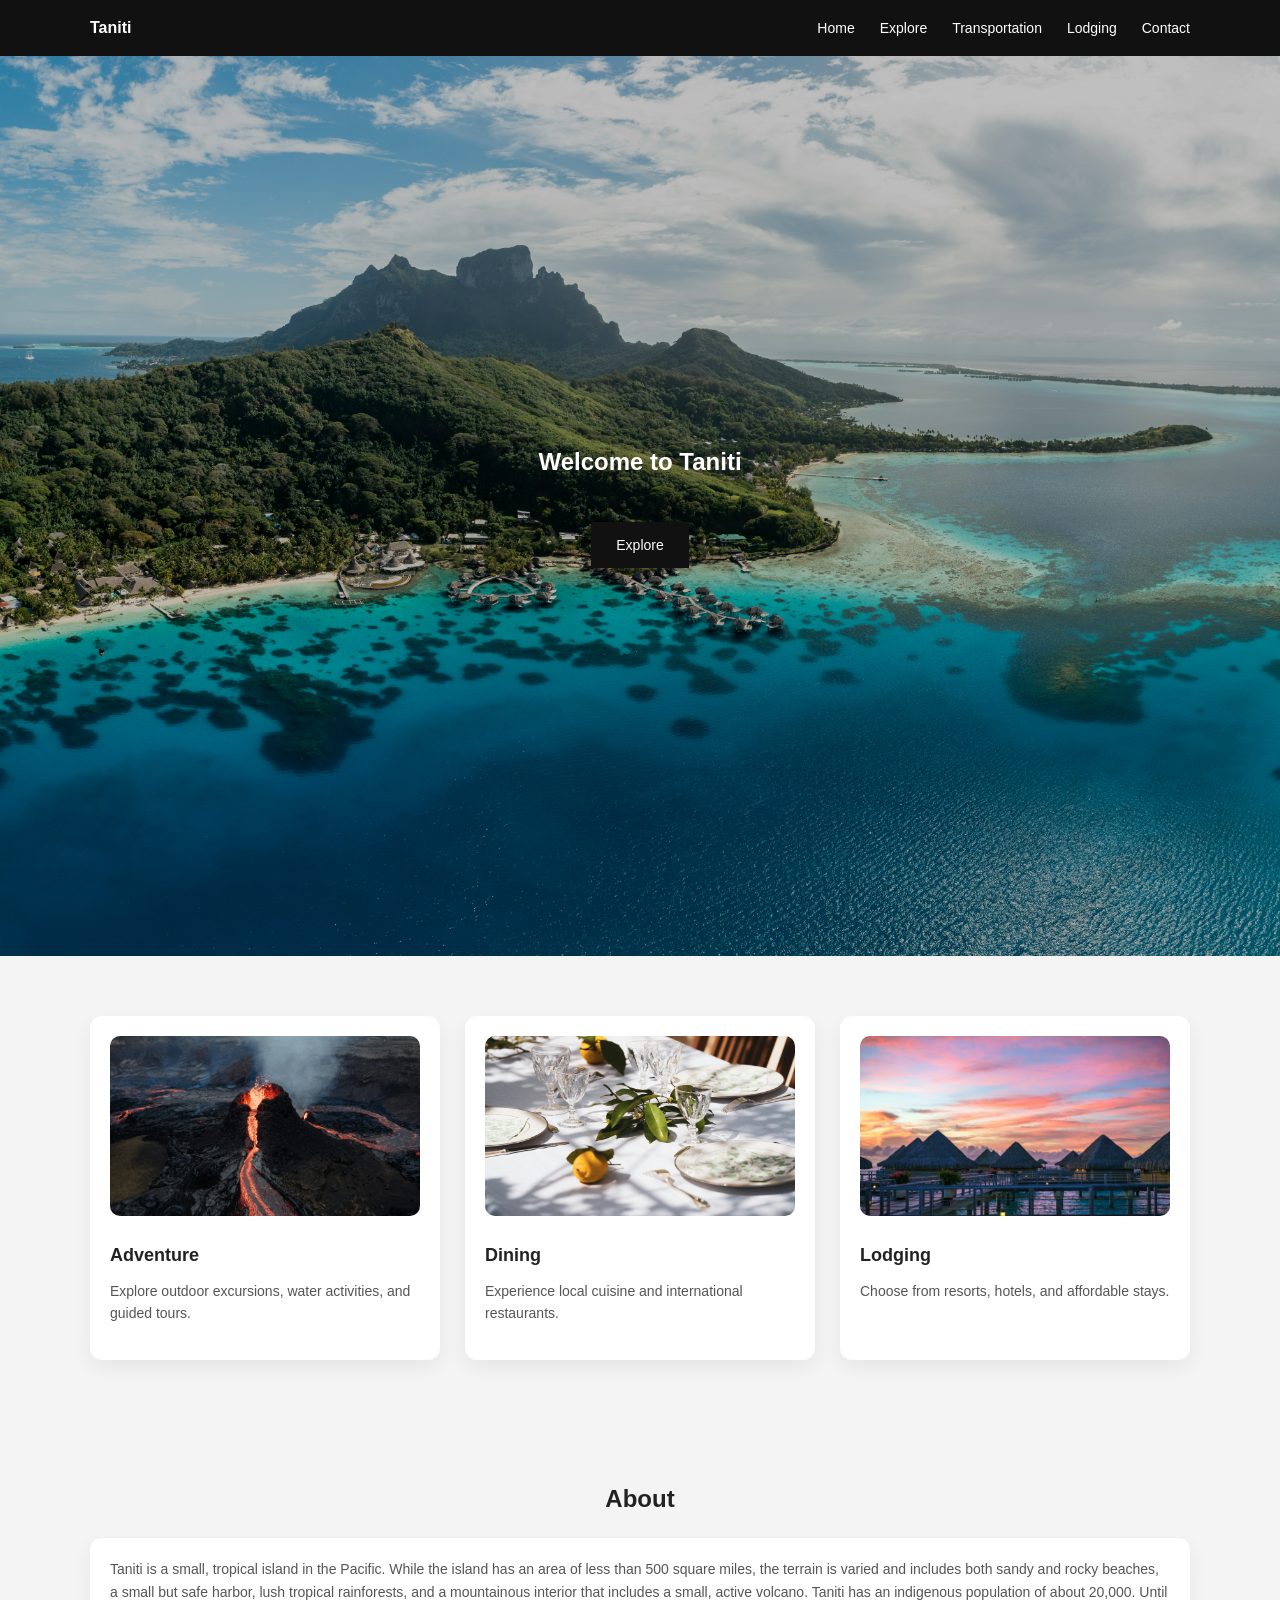
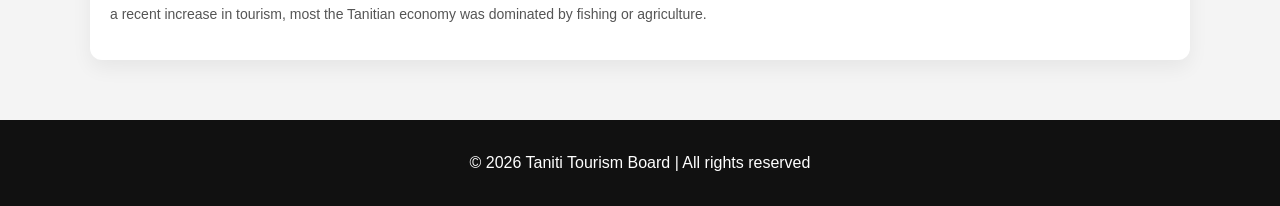
==== index.html @ 9f9f468c "Initial commit: add html and css" ====
<!DOCTYPE html>
<html lang="en">
<head>
<link rel="stylesheet" href="main.css">
<meta charset="UTF-8">
<meta name="viewport" content="width=device-width, initial-scale=1.0">
<title>Taniti Travel</title>
<style>
</style>
</head>
<body>

<!--NAVIGATION-->
<nav>
  <div class="nav-container">
    <div><strong>Taniti</strong></div>
    <ul>
      <li><a href="index.html">Home</a></li>
      <li><a href="explore.html">Explore</a></li>
      <li><a href="transportation.html">Transportation</a></li>
      <li><a href="lodging.html">Lodging</a></li>
      <li><a href="contact.html">Contact</a></li>
    </ul>
  </div>
</nav>
<!--LANDING PAGE-->
<section id="landing">
  <div class="hero">
    <h1>Welcome to Taniti</h1>
    <a href="explore.html" class="btn">Explore</a>
  </div>
  <div class="container grid-3">    
      <div class="card">        
        <a href="explore.html#sightseeing"><img src="images/asa-steinarsdottir-volcano-arial-unsplash.jpg" alt="Aerial view of Taniti's volcano" >  </a>
        <h3>Adventure</h3>
        <p>Explore outdoor excursions, water activities, and guided tours.</p>
      </div>  
    
      <div class="card">
        <a href="explore.html#dining"><img src="images/guillaume-de-germain-dining-unsplash.jpg" alt="A view of a restaurant with a table setting."> </a>
        <h3>Dining</h3>
        <p>Experience local cuisine and international restaurants.</p>
      </div>   
    
      <div class="card">
        <a href="lodging.html"><img src="images/hugues-de-buyer-lodging-unsplash.jpg" alt="A view of huts on top of the ocean."></a>
        <h3>Lodging</h3>
        <p>Choose from resorts, hotels, and affordable stays.</p>
      </div>    
  </div>
  <div class="container">
    <h2>About</h2>
    <div class="card">
      <p>Taniti is a small, tropical island in the Pacific. While the island has an area of less than 500 square miles, the terrain is varied and includes both sandy and rocky beaches, a small but safe harbor, lush tropical rainforests, and a mountainous interior that includes a small, active volcano. Taniti has an indigenous population of about 20,000. Until a recent increase in tourism, most the Tanitian economy was dominated by fishing or agriculture.</p>
    </div>
  </div>
</section>

<footer>
  <p>© 2026 Taniti Tourism Board | All rights reserved</p>
</footer>

</body>
</html>
---- main.css ----
* {
  box-sizing: border-box;
  margin: 0;
  padding: 0;
  font-family: Arial, Helvetica, sans-serif;
}

body {
  background: #f4f4f4;
  color: #222;
  line-height: 1.6;
}

html, body {
  height: 100%;
  margin: 0;
}

body {
  display: flex;
  flex-direction: column;
  min-height: 100vh;
}

.container {
  width: 90%;
  max-width: 1100px;
  margin: auto;
  padding: 60px 0;
}

h1, h2, h3 {
  margin-bottom: 20px;
}

h2{
  text-align: center;
}

section {
  padding: 0px 0;  
}

/* =========================
   NAVIGATION
========================= */

nav {
  background: #111;
  color: #fff;
  padding: 15px 0;
  position: sticky;
  top: 0;
  z-index: 1000;
}

nav .nav-container {
  width: 90%;
  max-width: 1100px;
  margin: auto;
  display: flex;
  justify-content: space-between;
  align-items: center;
}

nav ul {
  display: flex;
  list-style: none;
  gap: 25px;
}

nav a {
  color: white;
  text-decoration: none;
  font-size: 14px;
}

nav a:hover {
  opacity: 0.7;
}

/* =========================
   BUTTON
========================= */

.btn {
  display: block;
  width: fit-content;
  margin: 20px auto 0 auto;
  align-self: center;
  background: #111;
  color: #fff;
  padding: 12px 25px;
  text-decoration: none;
  font-size: 14px;
  margin-top: 20px;
}

.btn:hover {
  background: #333;
}

/* =========================
   HERO
========================= */

.hero {
  position: relative;
  min-height: 100vh;
  display: flex;
  flex-direction: column;
  justify-content: center;
  align-items: center;

  text-align: center;
  color: white;

  background-image: url("images/fabien-bellanger-island-unsplash.jpg");
  background-size: cover;
  background-position: center;
  background-repeat: no-repeat;
}

.hero::before {
  content: "";
  position: absolute;
  inset: 0;
  background: rgba(0, 0, 0, 0.25);
}

.hero h1,
.hero .btn {
  position: relative;
  z-index: 1;
}

@media (max-width: 768px) {
  .hero h1 {
    font-size: 28px;
  }
}


/* =========================
   GRID LAYOUTS
========================= */

.grid-2 {
  display: grid;
  grid-template-columns: repeat(2, 1fr);
  gap: 25px;
}

.grid-3 {
  display: grid;
  grid-template-columns: repeat(3, 1fr);
  gap: 25px;
}

@media (max-width: 900px) {
  .grid-3 {
    grid-template-columns: repeat(2, 1fr); /* 2 on tablet */
  }
}

@media (max-width: 600px) {
  .grid-3 {
    grid-template-columns: 1fr; /* 1 on mobile */
  }
}

.grid-4 {
  display: grid;
  grid-template-columns: repeat(2, 1fr);
  gap: 25px;
}

/* =========================
   CARD
========================= */
.card {
  position: relative;
  background: #ffffff;
  border-radius: 12px;
  padding: 20px;
  box-shadow: 0 8px 20px rgba(0, 0, 0, 0.06);
  transition: transform 0.2s ease, box-shadow 0.2s ease;
}

.card:hover {
  transform: translateY(-4px);
  box-shadow: 0 12px 25px rgba(0, 0, 0, 0.08);
}

.card img {
  width: 100%;
  height: 180px;
  object-fit: cover;
  border-radius: 10px;
  margin-bottom: 18px;
}

.card h3 {
  margin-bottom: 10px;
  font-size: 18px;
}

.card p {
  font-size: 14px;
  color: #555;
  margin-bottom: 15px;
}

.image-placeholder {
  width: 100%;
  height: 120px;
  background: #ccc;
  margin-bottom: 15px;
}

/* =========================
   BADGES
========================= */

.badge {
  width: 36px;
  height: 36px;
  display: flex;
  align-items: center;
  justify-content: center;
  border-radius: 50%;
  font-weight: bold;
  font-size: 16px;
}

.badge-container {
  position: absolute;
  bottom: 15px;
  right: 15px;
  display: flex;
  gap: 8px;
}

.budget {
  background: #ff8c42;
  color: white;
}

.family {
  background: #4caf50;
  color: white;
}

.section-layout {
  display: grid;
  grid-template-columns: 3fr 1fr;
  gap: 40px;
  align-items: start;
}

/* =========================
    LEGEND BOX
========================= */
.legend-box {
  background: #e5e5e5;
  padding: 25px;
  border-radius: 12px;
  position: sticky;
  top: 100px; 
}

.legend-box h3 {
  margin-bottom: 20px;
}

@media (max-width: 900px) {
  .section-layout {
    grid-template-columns: 1fr;
  }

  .legend-box {
    position: static;
    margin-top: 40px;
  }
}

.legend-item {
  display: flex;
  align-items: center;
  gap: 10px;
  margin-bottom: 20px;
}

/* =========================
   CONTACT FORM
========================= */

form {
  max-width: 500px;
  margin: auto;
}

form input,
form textarea {
  width: 100%;
  padding: 10px;
  margin-bottom: 15px;
  border: 1px solid #ccc;
}

form textarea {
  resize: vertical;
  min-height: 120px;
}

/* =========================
   FAQ BOX
========================= */

.faq-box {
  background: #e5e5e5;
  padding: 30px;
}

/* =========================
   FOOTER
========================= */

footer {
  text-align: center;
  padding: 30px 0;
  background: #111;
  color: #fff;
}
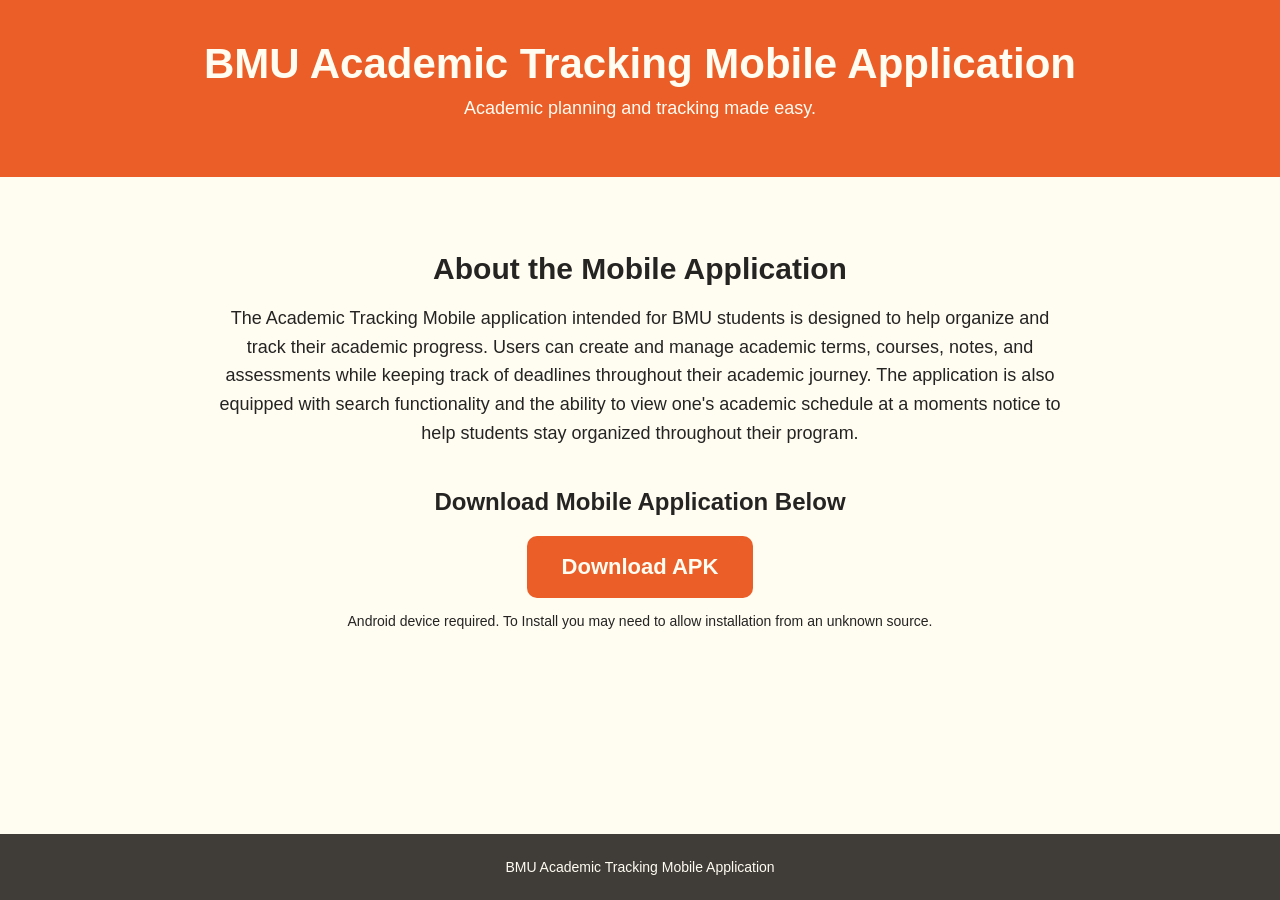
==== commit 248219d9: "Initial Creation of Student Dashboard Website" ====
--- a/index.html
+++ b/index.html
@@ -1,68 +1,57 @@
-<!DOCTYPE html>
-<html lang="en">
-<head>
-<link rel="stylesheet" href="main.css">
-<meta charset="UTF-8">
-<meta name="viewport" content="width=device-width, initial-scale=1.0">
-<title>Taniti Travel</title>
-<style>
-</style>
-</head>
-<body>
-
-<!--NAVIGATION-->
-<nav>
-  <div class="nav-container">
-    <div><strong>Taniti</strong></div>
-    <ul>
-      <li><a href="index.html">Home</a></li>
-      <li><a href="explore.html">Explore</a></li>
-      <li><a href="transportation.html">Transportation</a></li>
-      <li><a href="lodging.html">Lodging</a></li>
-      <li><a href="contact.html">Contact</a></li>
-    </ul>
-  </div>
-</nav>
-<!--LANDING PAGE-->
-<section id="landing">
-  <div class="hero">
-    <h1>Welcome to Taniti</h1>
-    <a href="explore.html" class="btn">Explore</a>
-  </div>
-  <div class="container grid-3">    
-      <div class="card">        
-        <a href="explore.html#sightseeing"><img src="images/asa-steinarsdottir-volcano-arial-unsplash.jpg" alt="Aerial view of Taniti's volcano" >  </a>
-        <h3>Adventure</h3>
-        <p>Explore outdoor excursions, water activities, and guided tours.</p>
-      </div>  
-    
-      <div class="card">
-        <a href="explore.html#dining"><img src="images/guillaume-de-germain-dining-unsplash.jpg" alt="A view of a restaurant with a table setting."> </a>
-        <h3>Dining</h3>
-        <p>Experience local cuisine and international restaurants.</p>
-      </div>   
-    
-      <div class="card">
-        <a href="lodging.html"><img src="images/hugues-de-buyer-lodging-unsplash.jpg" alt="A view of huts on top of the ocean."></a>
-        <h3>Lodging</h3>
-        <p>Choose from resorts, hotels, and affordable stays.</p>
-      </div>    
-  </div>
-  <div class="container">
-    <h2>About</h2>
-    <div class="card">
-      <p>Taniti is a small, tropical island in the Pacific. While the island has an area of less than 500 square miles, the terrain is varied and includes both sandy and rocky beaches, a small but safe harbor, lush tropical rainforests, and a mountainous interior that includes a small, active volcano. Taniti has an indigenous population of about 20,000. Until a recent increase in tourism, most the Tanitian economy was dominated by fishing or agriculture.</p>
-    </div>
-  </div>
-</section>
-
-<footer>
-  <p>© 2026 Taniti Tourism Board | All rights reserved</p>
-</footer>
-
-</body>
-</html>
-
-
-
-
+<!DOCTYPE html>
+<html lang="en">
+<head>
+    <meta charset="UTF-8">
+    <meta name="viewport" content="width=device-width, initial-scale=1.0">
+
+    <title>BMU Academic Tracking Mobile Application</title>
+
+    <link rel="stylesheet" href="style.css">
+</head>
+
+<body>
+
+    <header>
+        <h1>BMU Academic Tracking Mobile Application</h1>
+        <p>Academic planning and tracking made easy.</p>
+    </header>
+
+    <main>
+
+        <section class="description">
+            <h2>About the Mobile Application</h2>
+
+            <p>
+                The Academic Tracking Mobile application intended for BMU students is designed to help
+                organize and track their academic progress. Users can
+                create and manage academic terms, courses, notes, and assessments
+                while keeping track of deadlines throughout their academic journey. The
+                application is also equipped with search functionality and the ability to view one's academic schedule 
+                at a moments notice to help students stay organized throughout their program.
+            </p>
+        </section>
+
+        <section class="download">
+            <h2>Download Mobile Application Below</h2>
+
+            <a
+                class="download-button"
+                href="StudentDashboard.apk"
+                download>
+                Download APK
+            </a>
+
+            <p>
+                Android device required. To Install you may need to allow installation
+                from an unknown source.
+            </p>
+        </section>
+
+    </main>
+
+    <footer>
+        BMU Academic Tracking Mobile Application
+    </footer>
+
+</body>
+</html>
--- a/style.css
+++ b/style.css
@@ -0,0 +1,147 @@
+* {
+    box-sizing: border-box;
+}
+
+body {
+    margin: 0;
+    font-family: Arial, Helvetica, sans-serif;
+    background-color: #fffcf2;
+    color: #252422;
+    min-height: 100vh;
+    display: flex;
+    flex-direction: column;
+}
+
+/* Header */
+
+header {
+    background-color: #eb5e28;
+    color: #fffcf2;
+    text-align: center;
+    padding: 40px 20px;
+}
+
+header h1 {
+    margin: 0;
+    font-size: 42px;
+}
+
+header p {
+    margin-top: 10px;
+    font-size: 18px;
+}
+
+/* Main Content */
+
+main {
+    max-width: 900px;
+    margin: 0 auto;
+    padding: 50px 20px;
+    flex: 1;
+}
+
+/* Description */
+
+.description {
+    text-align: center;
+    margin-bottom: 40px;
+}
+
+.description h2 {
+    font-size: 30px;
+    margin-bottom: 15px;
+}
+
+.description p {
+    font-size: 18px;
+    line-height: 1.6;
+}
+
+/* Features */
+
+.features {
+    background-color: #252422;
+    color: #fffcf2;
+    border-radius: 12px;
+    padding: 30px;
+    margin-bottom: 40px;
+}
+
+.features h2 {
+    margin-top: 0;
+}
+
+.features ul {
+    line-height: 2;
+}
+
+/* Download */
+
+.download {
+    text-align: center;
+}
+
+.download-button {
+    display: inline-block;
+    background-color: #eb5e28;
+    color: #fffcf2;
+    text-decoration: none;
+    font-size: 22px;
+    font-weight: bold;
+    padding: 18px 35px;
+    border-radius: 10px;
+    transition: background-color 0.2s;
+}
+
+.download-button:hover {
+    background-color: #c94d20;
+}
+
+.download p {
+    margin-top: 15px;
+    font-size: 14px;
+}
+
+/* Footer */
+
+footer {
+    text-align: center;
+    padding: 25px;
+    background-color: #403d39;
+    color: #fffcf2;
+    font-size: 14px;
+}
+
+/* Mobile */
+
+@media (max-width: 600px) {
+
+    header h1 {
+        font-size: 32px;
+    }
+
+    header p {
+        font-size: 16px;
+    }
+
+    main {
+        padding: 30px 15px;
+    }
+
+    .description h2 {
+        font-size: 26px;
+    }
+
+    .description p {
+        font-size: 16px;
+    }
+
+    .features {
+        padding: 25px;
+    }
+
+    .download-button {
+        font-size: 18px;
+        padding: 15px 25px;
+    }
+}
